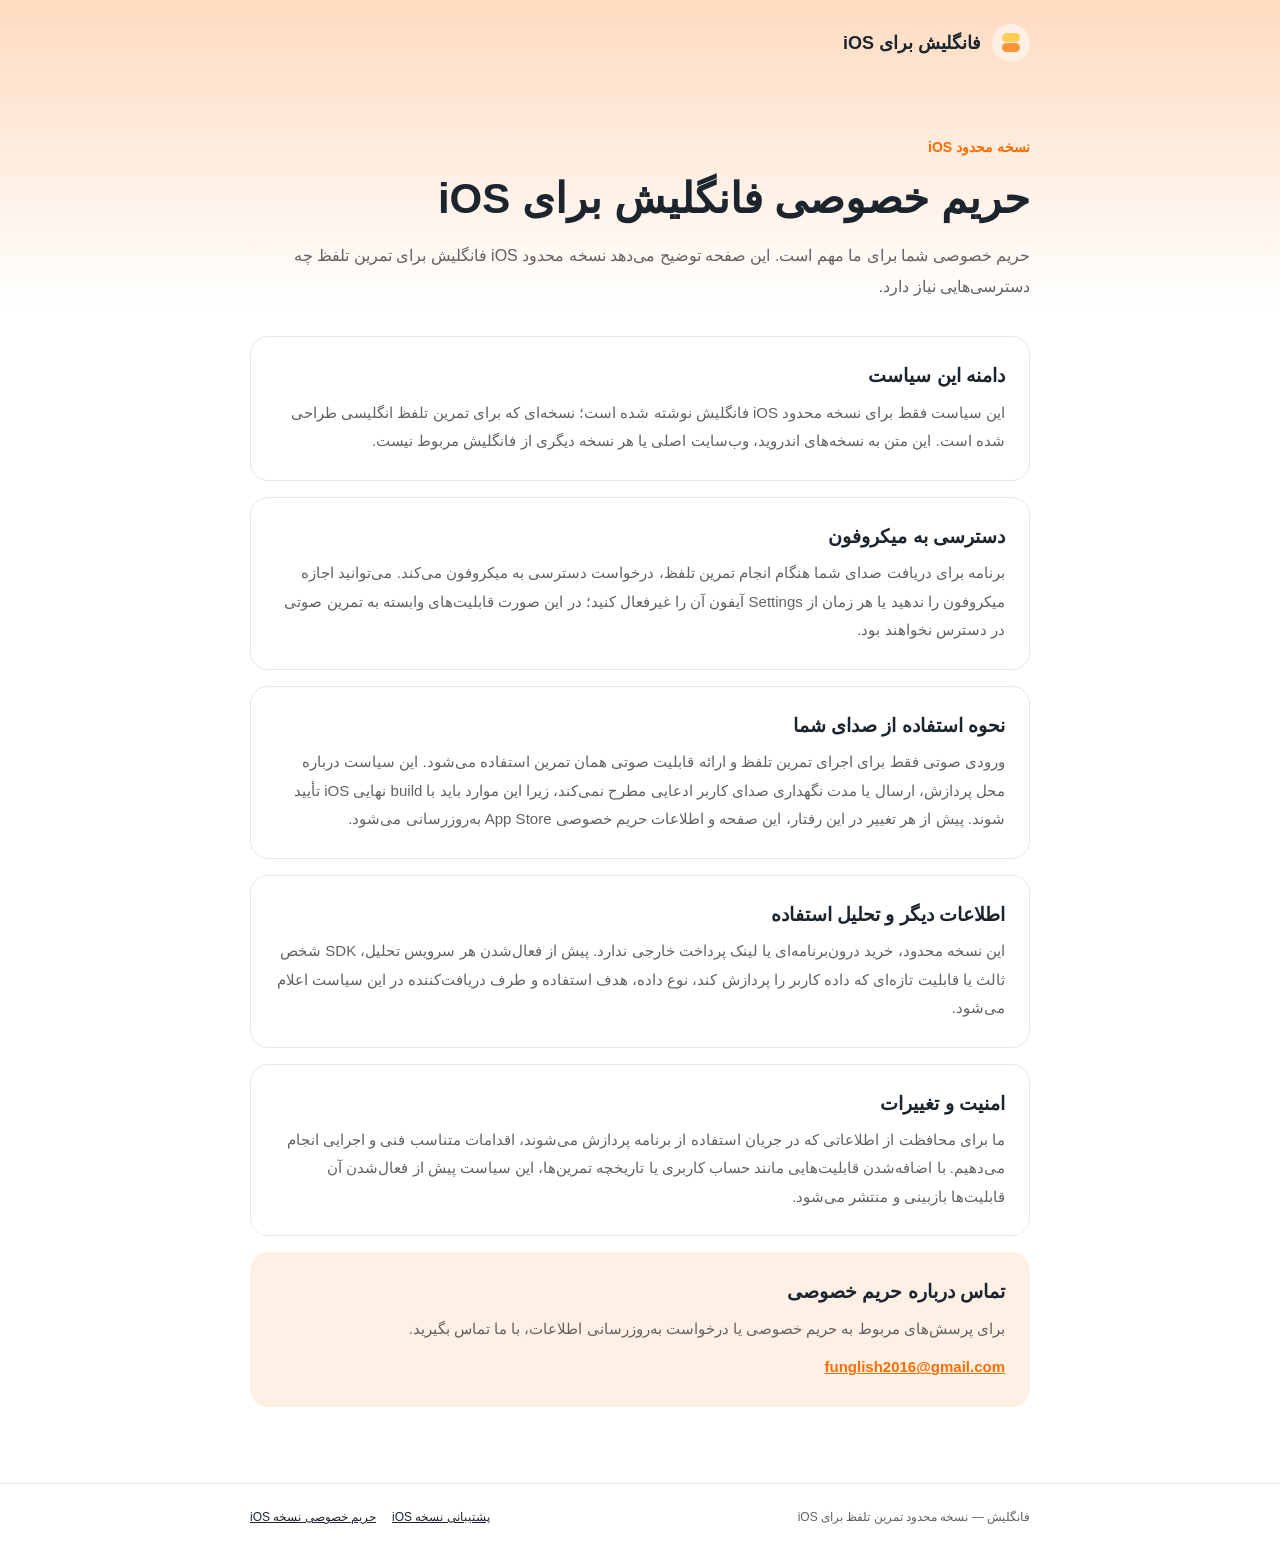
==== privacy/index.html @ df3c981d "Add iOS support and privacy pages" ====
<!doctype html>
<html lang="fa" dir="rtl">
  <head>
    <meta charset="UTF-8" />
    <meta name="viewport" content="width=device-width, initial-scale=1" />
    <meta name="description" content="سیاست حریم خصوصی نسخه محدود تمرین تلفظ انگلیسی فانگلیش برای iOS." />
    <title>حریم خصوصی فانگلیش برای iOS</title>
    <link rel="stylesheet" href="../assets/styles.css" />
  </head>
  <body>
    <div class="page">
      <header class="header">
        <div class="container">
          <a class="brand" href="../support/" aria-label="پشتیبانی فانگلیش برای iOS">
            <span class="brand-mark" aria-hidden="true"></span>
            <span>فانگلیش برای iOS</span>
          </a>
        </div>
      </header>

      <main>
        <div class="container">
          <span class="eyebrow">نسخه محدود iOS</span>
          <h1>حریم خصوصی فانگلیش برای iOS</h1>
          <p class="lead">حریم خصوصی شما برای ما مهم است. این صفحه توضیح می‌دهد نسخه محدود iOS فانگلیش برای تمرین تلفظ چه دسترسی‌هایی نیاز دارد.</p>

          <section class="stack" aria-label="سیاست حریم خصوصی">
            <article class="card">
              <h2>دامنه این سیاست</h2>
              <p>این سیاست فقط برای نسخه محدود iOS فانگلیش نوشته شده است؛ نسخه‌ای که برای تمرین تلفظ انگلیسی طراحی شده است. این متن به نسخه‌های اندروید، وب‌سایت اصلی یا هر نسخه دیگری از فانگلیش مربوط نیست.</p>
            </article>

            <article class="card">
              <h2>دسترسی به میکروفون</h2>
              <p>برنامه برای دریافت صدای شما هنگام انجام تمرین تلفظ، درخواست دسترسی به میکروفون می‌کند. می‌توانید اجازه میکروفون را ندهید یا هر زمان از Settings آیفون آن را غیرفعال کنید؛ در این صورت قابلیت‌های وابسته به تمرین صوتی در دسترس نخواهند بود.</p>
            </article>

            <article class="card">
              <h2>نحوه استفاده از صدای شما</h2>
              <p>ورودی صوتی فقط برای اجرای تمرین تلفظ و ارائه قابلیت صوتی همان تمرین استفاده می‌شود. این سیاست درباره محل پردازش، ارسال یا مدت نگهداری صدای کاربر ادعایی مطرح نمی‌کند، زیرا این موارد باید با build نهایی iOS تأیید شوند. پیش از هر تغییر در این رفتار، این صفحه و اطلاعات حریم خصوصی App Store به‌روزرسانی می‌شود.</p>
            </article>

            <article class="card">
              <h2>اطلاعات دیگر و تحلیل استفاده</h2>
              <p>این نسخه محدود، خرید درون‌برنامه‌ای یا لینک پرداخت خارجی ندارد. پیش از فعال‌شدن هر سرویس تحلیل، SDK شخص ثالث یا قابلیت تازه‌ای که داده کاربر را پردازش کند، نوع داده، هدف استفاده و طرف دریافت‌کننده در این سیاست اعلام می‌شود.</p>
            </article>

            <article class="card">
              <h2>امنیت و تغییرات</h2>
              <p>ما برای محافظت از اطلاعاتی که در جریان استفاده از برنامه پردازش می‌شوند، اقدامات متناسب فنی و اجرایی انجام می‌دهیم. با اضافه‌شدن قابلیت‌هایی مانند حساب کاربری یا تاریخچه تمرین‌ها، این سیاست پیش از فعال‌شدن آن قابلیت‌ها بازبینی و منتشر می‌شود.</p>
            </article>

            <article class="card contact">
              <h2>تماس درباره حریم خصوصی</h2>
              <p>برای پرسش‌های مربوط به حریم خصوصی یا درخواست به‌روزرسانی اطلاعات، با ما تماس بگیرید.</p>
              <p style="margin-top: 10px"><a class="email" href="mailto:funglish2016@gmail.com">funglish2016@gmail.com</a></p>
            </article>
          </section>
        </div>
      </main>

      <footer>
        <div class="container footer-content">
          <span>فانگلیش — نسخه محدود تمرین تلفظ برای iOS</span>
          <nav class="footer-links" aria-label="پیوندهای حقوقی">
            <a href="../support/">پشتیبانی نسخه iOS</a>
            <a href="./">حریم خصوصی نسخه iOS</a>
          </nav>
        </div>
      </footer>
    </div>
  </body>
</html>
---- assets/styles.css ----
:root {
  --ink: #1c252e;
  --muted: #626262;
  --line: #e8e8e8;
  --orange: #ff6c00;
  --orange-soft: #fff0e6;
  --yellow: #ffcd58;
  font-family: Estedad, Tahoma, Arial, sans-serif;
  color: var(--ink);
  background: #fff;
}

* { box-sizing: border-box; }

body { margin: 0; line-height: 1.9; }

a { color: inherit; }

.page {
  min-height: 100vh;
  display: flex;
  flex-direction: column;
  background: linear-gradient(180deg, #ffdbc0 0, #ffeee200 310px);
}

.container { width: min(100% - 40px, 780px); margin: 0 auto; }

.header { padding: 24px 0; }

.brand { display: inline-flex; align-items: center; gap: 11px; font-size: 18px; font-weight: 800; text-decoration: none; }

.brand-mark {
  position: relative;
  display: inline-block;
  width: 38px;
  height: 38px;
  border-radius: 50%;
  background: var(--orange-soft);
}

.brand-mark::before,
.brand-mark::after {
  position: absolute;
  display: block;
  content: '';
  border-radius: 8px;
}

.brand-mark::before { width: 18px; height: 9px; top: 9px; right: 10px; background: var(--yellow); }
.brand-mark::after { width: 18px; height: 9px; top: 19px; right: 10px; background: #ff9636; }

main { flex: 1; padding: 36px 0 76px; }

.eyebrow { color: var(--orange); font-size: 14px; font-weight: 700; }

h1 { margin: 8px 0 14px; font-size: clamp(30px, 7vw, 42px); line-height: 1.35; }
h2 { margin: 0 0 8px; font-size: 19px; line-height: 1.55; }

.lead { margin: 0; color: var(--muted); font-size: 16px; }

.stack { display: grid; gap: 16px; margin-top: 34px; }

.card {
  padding: 24px;
  border: 1px solid var(--line);
  border-radius: 18px;
  background: #fff;
}

.card p { margin: 0; color: var(--muted); font-size: 15px; }

.notice { background: #fff8e8; border-color: #ffe0a1; }
.contact { background: var(--orange-soft); border-color: transparent; }

.email { color: var(--orange); font-weight: 800; direction: ltr; unicode-bidi: plaintext; }

footer { border-top: 1px solid var(--line); background: #fff; padding: 22px 0; }

.footer-content { display: flex; align-items: center; justify-content: space-between; gap: 18px; color: var(--muted); font-size: 12px; }
.footer-links { display: flex; flex-wrap: wrap; gap: 16px; }
.footer-links a { color: var(--ink); }

@media (max-width: 560px) {
  .container { width: min(100% - 32px, 780px); }
  .header { padding: 18px 0; }
  main { padding-top: 26px; }
  .card { padding: 20px; }
  .footer-content { align-items: flex-start; flex-direction: column; }
}
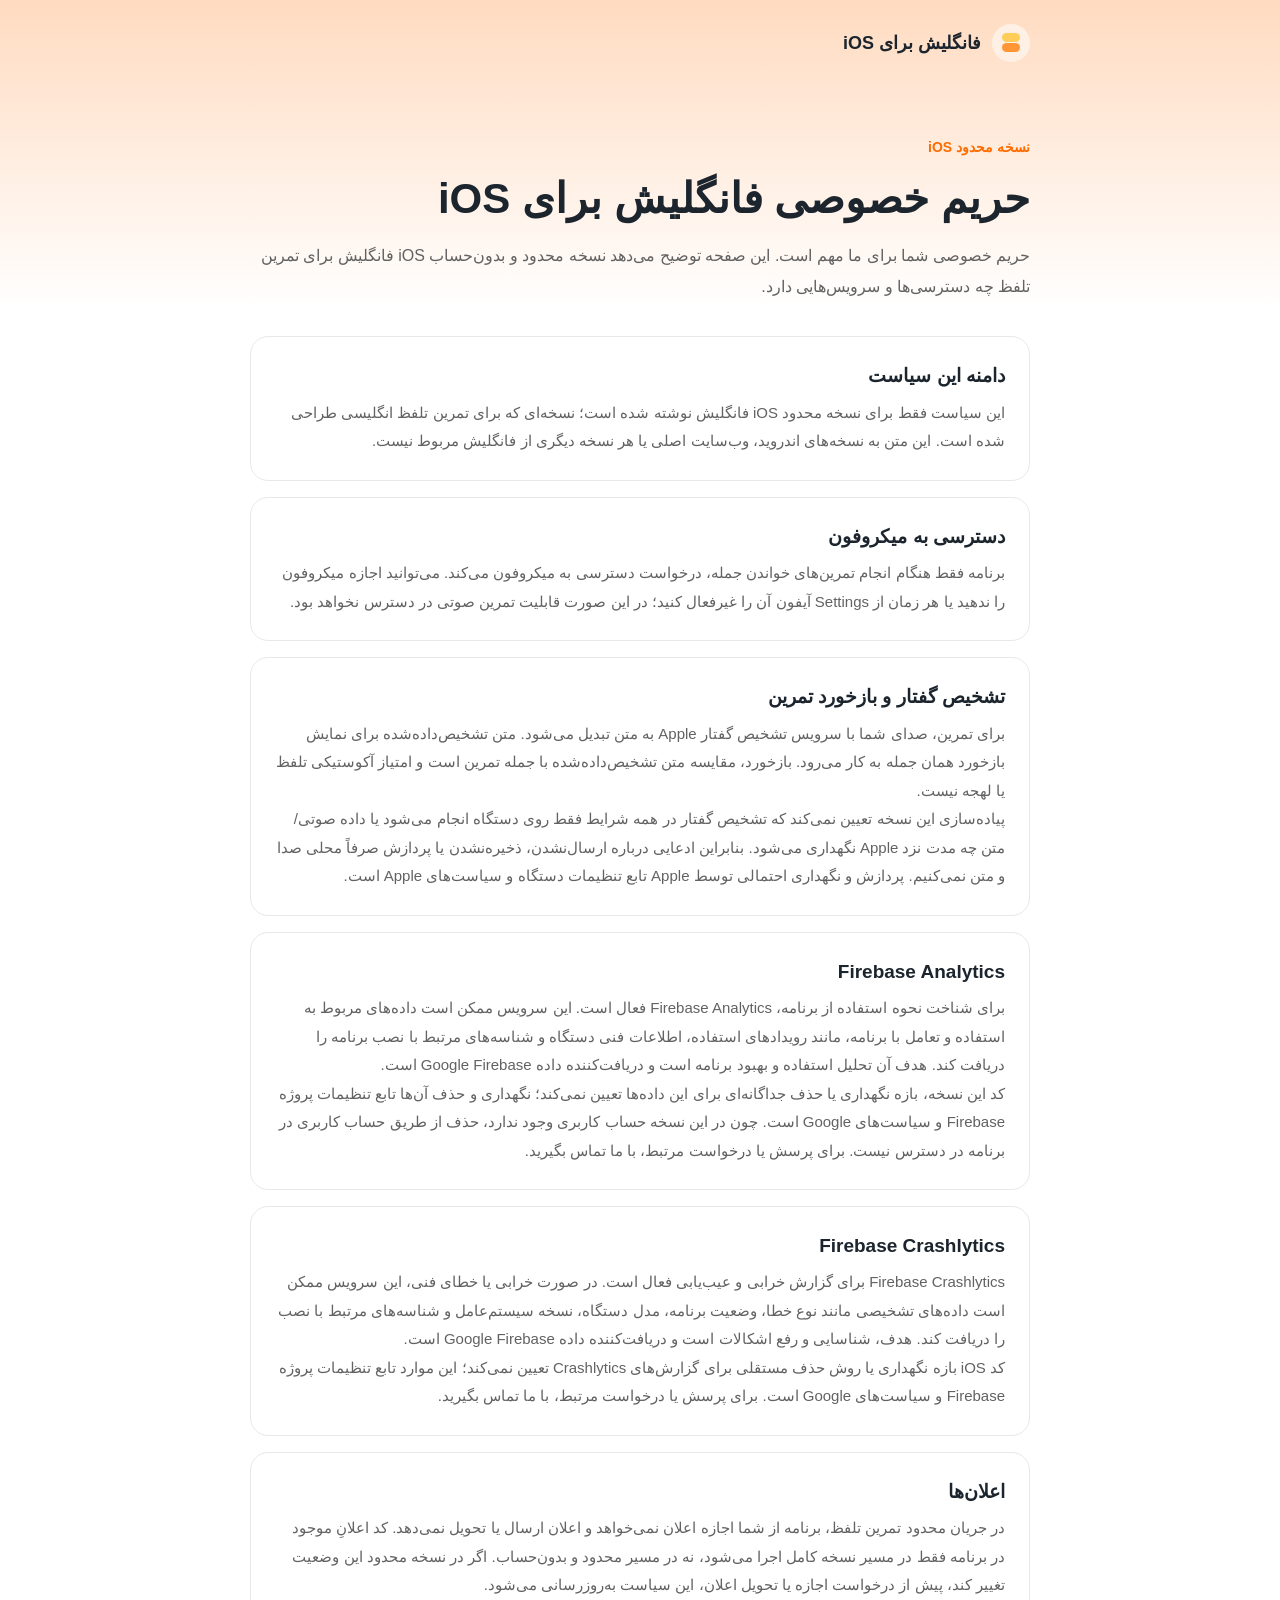
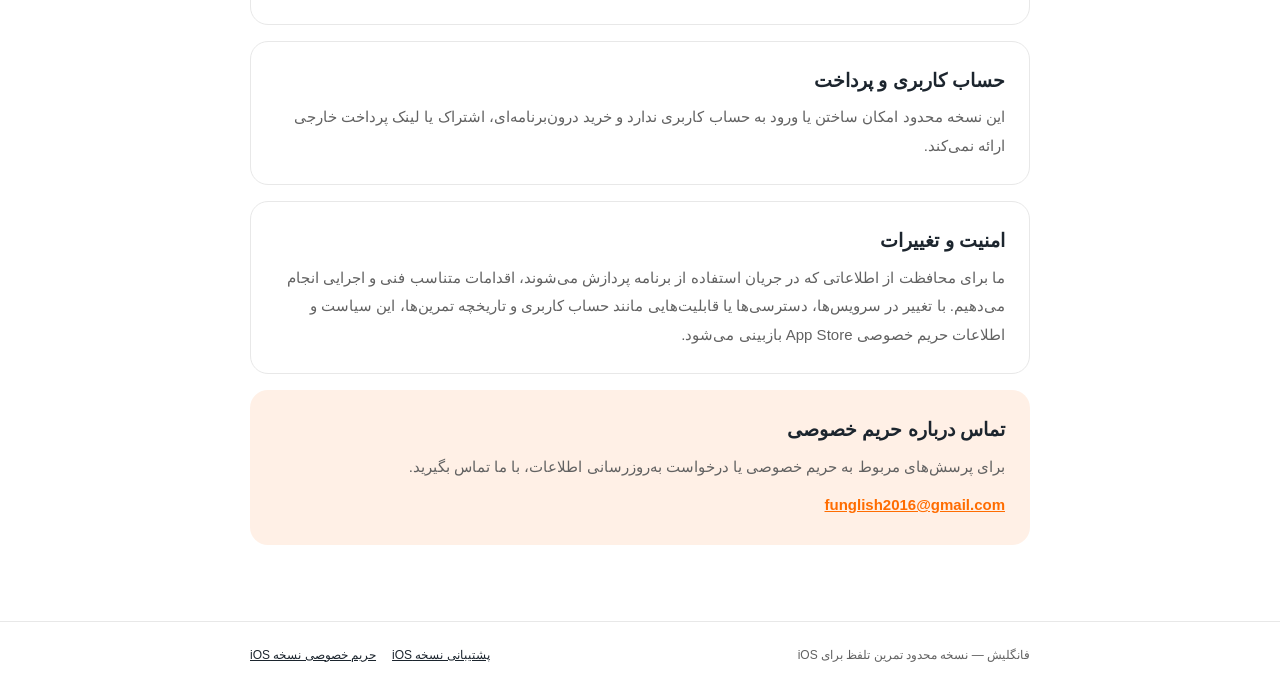
==== commit 4fb0d41c: "Update privacy and support pages for iOS: clarify access requirements, enhance feedback descriptions" ====
--- a/privacy/index.html
+++ b/privacy/index.html
@@ -22,7 +22,7 @@
         <div class="container">
           <span class="eyebrow">نسخه محدود iOS</span>
           <h1>حریم خصوصی فانگلیش برای iOS</h1>
-          <p class="lead">حریم خصوصی شما برای ما مهم است. این صفحه توضیح می‌دهد نسخه محدود iOS فانگلیش برای تمرین تلفظ چه دسترسی‌هایی نیاز دارد.</p>
+          <p class="lead">حریم خصوصی شما برای ما مهم است. این صفحه توضیح می‌دهد نسخه محدود و بدون‌حساب iOS فانگلیش برای تمرین تلفظ چه دسترسی‌ها و سرویس‌هایی دارد.</p>
 
           <section class="stack" aria-label="سیاست حریم خصوصی">
             <article class="card">
@@ -32,22 +32,40 @@
 
             <article class="card">
               <h2>دسترسی به میکروفون</h2>
-              <p>برنامه برای دریافت صدای شما هنگام انجام تمرین تلفظ، درخواست دسترسی به میکروفون می‌کند. می‌توانید اجازه میکروفون را ندهید یا هر زمان از Settings آیفون آن را غیرفعال کنید؛ در این صورت قابلیت‌های وابسته به تمرین صوتی در دسترس نخواهند بود.</p>
+              <p>برنامه فقط هنگام انجام تمرین‌های خواندن جمله، درخواست دسترسی به میکروفون می‌کند. می‌توانید اجازه میکروفون را ندهید یا هر زمان از Settings آیفون آن را غیرفعال کنید؛ در این صورت قابلیت تمرین صوتی در دسترس نخواهد بود.</p>
             </article>
 
             <article class="card">
-              <h2>نحوه استفاده از صدای شما</h2>
-              <p>ورودی صوتی فقط برای اجرای تمرین تلفظ و ارائه قابلیت صوتی همان تمرین استفاده می‌شود. این سیاست درباره محل پردازش، ارسال یا مدت نگهداری صدای کاربر ادعایی مطرح نمی‌کند، زیرا این موارد باید با build نهایی iOS تأیید شوند. پیش از هر تغییر در این رفتار، این صفحه و اطلاعات حریم خصوصی App Store به‌روزرسانی می‌شود.</p>
+              <h2>تشخیص گفتار و بازخورد تمرین</h2>
+              <p>برای تمرین، صدای شما با سرویس تشخیص گفتار Apple به متن تبدیل می‌شود. متن تشخیص‌داده‌شده برای نمایش بازخورد همان جمله به کار می‌رود. بازخورد، مقایسه متن تشخیص‌داده‌شده با جمله تمرین است و امتیاز آکوستیکی تلفظ یا لهجه نیست.</p>
+              <p>پیاده‌سازی این نسخه تعیین نمی‌کند که تشخیص گفتار در همه شرایط فقط روی دستگاه انجام می‌شود یا داده صوتی/متن چه مدت نزد Apple نگهداری می‌شود. بنابراین ادعایی درباره ارسال‌نشدن، ذخیره‌نشدن یا پردازش صرفاً محلی صدا و متن نمی‌کنیم. پردازش و نگهداری احتمالی توسط Apple تابع تنظیمات دستگاه و سیاست‌های Apple است.</p>
             </article>
 
             <article class="card">
-              <h2>اطلاعات دیگر و تحلیل استفاده</h2>
-              <p>این نسخه محدود، خرید درون‌برنامه‌ای یا لینک پرداخت خارجی ندارد. پیش از فعال‌شدن هر سرویس تحلیل، SDK شخص ثالث یا قابلیت تازه‌ای که داده کاربر را پردازش کند، نوع داده، هدف استفاده و طرف دریافت‌کننده در این سیاست اعلام می‌شود.</p>
+              <h2>Firebase Analytics</h2>
+              <p>برای شناخت نحوه استفاده از برنامه، Firebase Analytics فعال است. این سرویس ممکن است داده‌های مربوط به استفاده و تعامل با برنامه، مانند رویدادهای استفاده، اطلاعات فنی دستگاه و شناسه‌های مرتبط با نصب برنامه را دریافت کند. هدف آن تحلیل استفاده و بهبود برنامه است و دریافت‌کننده داده Google Firebase است.</p>
+              <p>کد این نسخه، بازه نگهداری یا حذف جداگانه‌ای برای این داده‌ها تعیین نمی‌کند؛ نگهداری و حذف آن‌ها تابع تنظیمات پروژه Firebase و سیاست‌های Google است. چون در این نسخه حساب کاربری وجود ندارد، حذف از طریق حساب کاربری در برنامه در دسترس نیست. برای پرسش یا درخواست مرتبط، با ما تماس بگیرید.</p>
+            </article>
+
+            <article class="card">
+              <h2>Firebase Crashlytics</h2>
+              <p>Firebase Crashlytics برای گزارش خرابی و عیب‌یابی فعال است. در صورت خرابی یا خطای فنی، این سرویس ممکن است داده‌های تشخیصی مانند نوع خطا، وضعیت برنامه، مدل دستگاه، نسخه سیستم‌عامل و شناسه‌های مرتبط با نصب را دریافت کند. هدف، شناسایی و رفع اشکالات است و دریافت‌کننده داده Google Firebase است.</p>
+              <p>کد iOS بازه نگهداری یا روش حذف مستقلی برای گزارش‌های Crashlytics تعیین نمی‌کند؛ این موارد تابع تنظیمات پروژه Firebase و سیاست‌های Google است. برای پرسش یا درخواست مرتبط، با ما تماس بگیرید.</p>
+            </article>
+
+            <article class="card">
+              <h2>اعلان‌ها</h2>
+              <p>در جریان محدود تمرین تلفظ، برنامه از شما اجازه اعلان نمی‌خواهد و اعلان ارسال یا تحویل نمی‌دهد. کد اعلانِ موجود در برنامه فقط در مسیر نسخه کامل اجرا می‌شود، نه در مسیر محدود و بدون‌حساب. اگر در نسخه محدود این وضعیت تغییر کند، پیش از درخواست اجازه یا تحویل اعلان، این سیاست به‌روزرسانی می‌شود.</p>
+            </article>
+
+            <article class="card">
+              <h2>حساب کاربری و پرداخت</h2>
+              <p>این نسخه محدود امکان ساختن یا ورود به حساب کاربری ندارد و خرید درون‌برنامه‌ای، اشتراک یا لینک پرداخت خارجی ارائه نمی‌کند.</p>
             </article>
 
             <article class="card">
               <h2>امنیت و تغییرات</h2>
-              <p>ما برای محافظت از اطلاعاتی که در جریان استفاده از برنامه پردازش می‌شوند، اقدامات متناسب فنی و اجرایی انجام می‌دهیم. با اضافه‌شدن قابلیت‌هایی مانند حساب کاربری یا تاریخچه تمرین‌ها، این سیاست پیش از فعال‌شدن آن قابلیت‌ها بازبینی و منتشر می‌شود.</p>
+              <p>ما برای محافظت از اطلاعاتی که در جریان استفاده از برنامه پردازش می‌شوند، اقدامات متناسب فنی و اجرایی انجام می‌دهیم. با تغییر در سرویس‌ها، دسترسی‌ها یا قابلیت‌هایی مانند حساب کاربری و تاریخچه تمرین‌ها، این سیاست و اطلاعات حریم خصوصی App Store بازبینی می‌شود.</p>
             </article>
 
             <article class="card contact">
